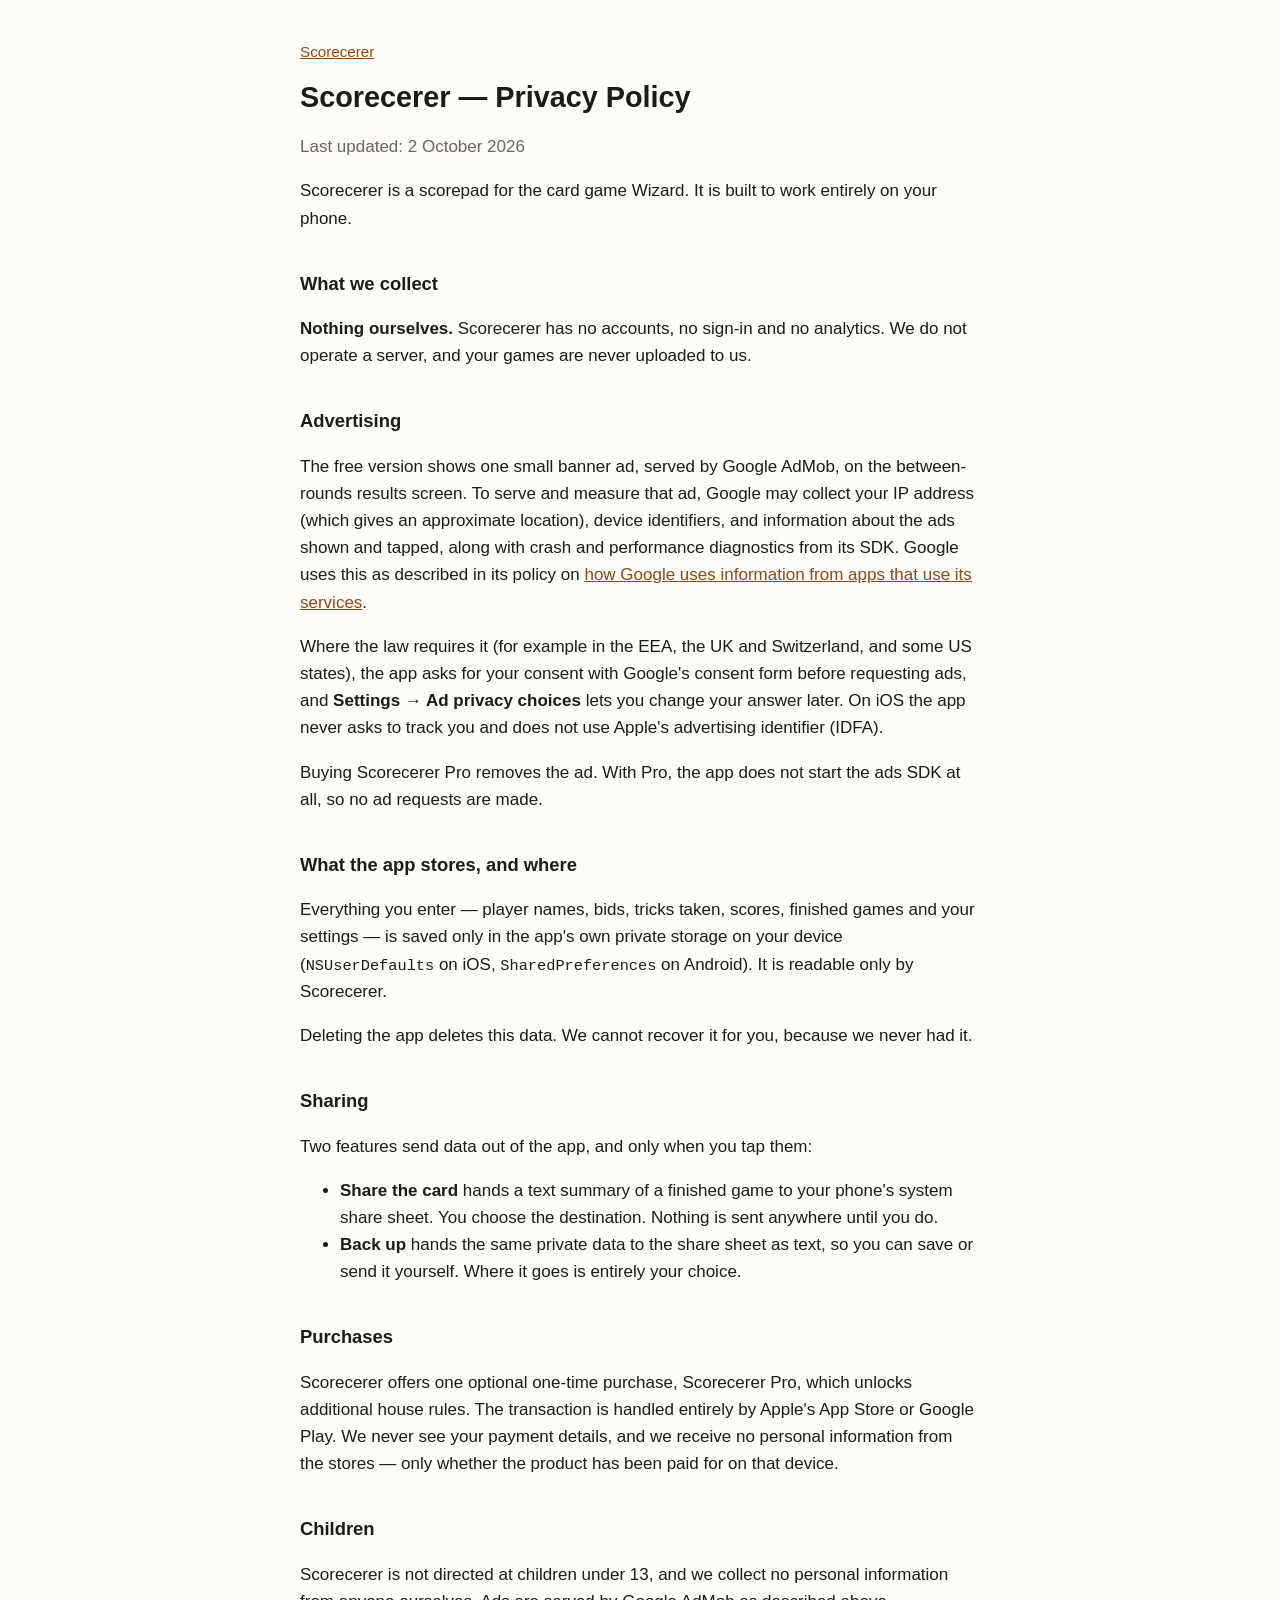
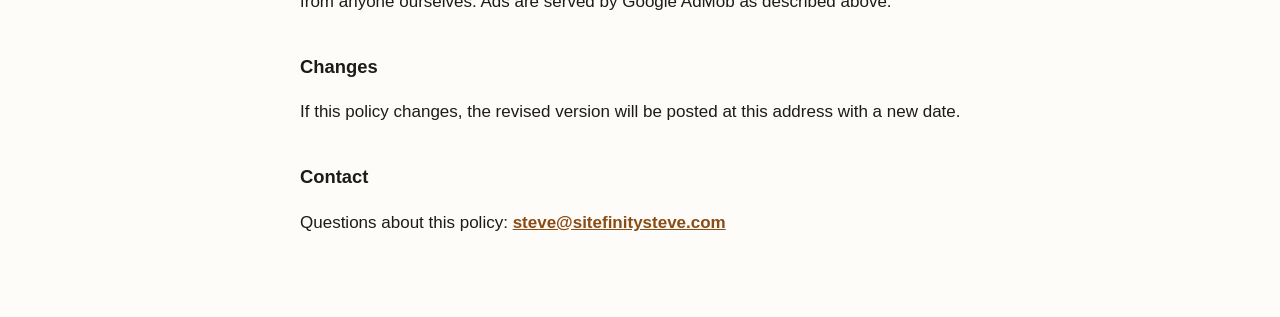
==== scorecerer/privacy/index.html @ ac8507ef "Scorecerer privacy policy and app-ads.txt" ====
<!doctype html>
<html lang="en">
<head>
<meta charset="utf-8">
<meta name="viewport" content="width=device-width, initial-scale=1">
<title>Scorecerer Privacy Policy</title>
<meta name="description" content="Privacy policy for Scorecerer, a scorepad for the card game Wizard.">
<link rel="stylesheet" href="../../style.css">
</head>
<body>
<main>
<p class="crumb"><a href="../">Scorecerer</a></p>
<h1>Scorecerer — Privacy Policy</h1>
<p class="muted">Last updated: 2 October 2026</p>

<p>Scorecerer is a scorepad for the card game Wizard. It is built to work entirely on your phone.</p>

<h2>What we collect</h2>
<p><strong>Nothing ourselves.</strong> Scorecerer has no accounts, no sign-in and no analytics. We do not operate a
server, and your games are never uploaded to us.</p>

<h2>Advertising</h2>
<p>The free version shows one small banner ad, served by Google AdMob, on the between-rounds results
screen. To serve and measure that ad, Google may collect your IP address (which gives an approximate
location), device identifiers, and information about the ads shown and tapped, along with crash and
performance diagnostics from its SDK. Google uses this as described in its policy on
<a href="https://policies.google.com/technologies/partner-sites">how Google uses information from apps that use its services</a>.</p>
<p>Where the law requires it (for example in the EEA, the UK and Switzerland, and some US states), the
app asks for your consent with Google's consent form before requesting ads, and <strong>Settings → Ad
privacy choices</strong> lets you change your answer later. On iOS the app never asks to track you and does
not use Apple's advertising identifier (IDFA).</p>
<p>Buying Scorecerer Pro removes the ad. With Pro, the app does not start the ads SDK at all, so no
ad requests are made.</p>

<h2>What the app stores, and where</h2>
<p>Everything you enter — player names, bids, tricks taken, scores, finished games and your settings —
is saved only in the app's own private storage on your device (<code>NSUserDefaults</code> on iOS,
<code>SharedPreferences</code> on Android). It is readable only by Scorecerer.</p>
<p>Deleting the app deletes this data. We cannot recover it for you, because we never had it.</p>

<h2>Sharing</h2>
<p>Two features send data out of the app, and only when you tap them:</p>
<ul>
<li><strong>Share the card</strong> hands a text summary of a finished game to your phone's system share sheet.
You choose the destination. Nothing is sent anywhere until you do.</li>
<li><strong>Back up</strong> hands the same private data to the share sheet as text, so you can save or send it
yourself. Where it goes is entirely your choice.</li>
</ul>

<h2>Purchases</h2>
<p>Scorecerer offers one optional one-time purchase, Scorecerer Pro, which unlocks additional house
rules. The transaction is handled entirely by Apple's App Store or Google Play. We never see your
payment details, and we receive no personal information from the stores — only whether the product
has been paid for on that device.</p>

<h2>Children</h2>
<p>Scorecerer is not directed at children under 13, and we collect no personal information from
anyone ourselves. Ads are served by Google AdMob as described above.</p>

<h2>Changes</h2>
<p>If this policy changes, the revised version will be posted at this address with a new date.</p>

<h2>Contact</h2>
<p>Questions about this policy: <a href="mailto:steve@sitefinitysteve.com"><strong>steve@sitefinitysteve.com</strong></a></p>
</main>
</body>
</html>
---- style.css ----
:root { color-scheme: light dark; --bg: #fdfcf9; --fg: #1d1b18; --muted: #6b665e; --link: #8a4b14; }
@media (prefers-color-scheme: dark) { :root { --bg: #161513; --fg: #ece8e1; --muted: #a39d93; --link: #f0a868; } }
body { margin: 0; background: var(--bg); color: var(--fg); font: 17px/1.6 -apple-system, BlinkMacSystemFont, "Segoe UI", Roboto, sans-serif; }
main { max-width: 680px; margin: 0 auto; padding: 40px 16px 64px; }
h1 { font-size: 1.8rem; line-height: 1.25; margin: 0 0 4px; }
h2 { font-size: 1.15rem; margin: 2em 0 0.4em; }
a { color: var(--link); }
code { font-size: 0.9em; }
.muted, .crumb { color: var(--muted); }
.crumb { margin: 0 0 16px; font-size: 0.95rem; }
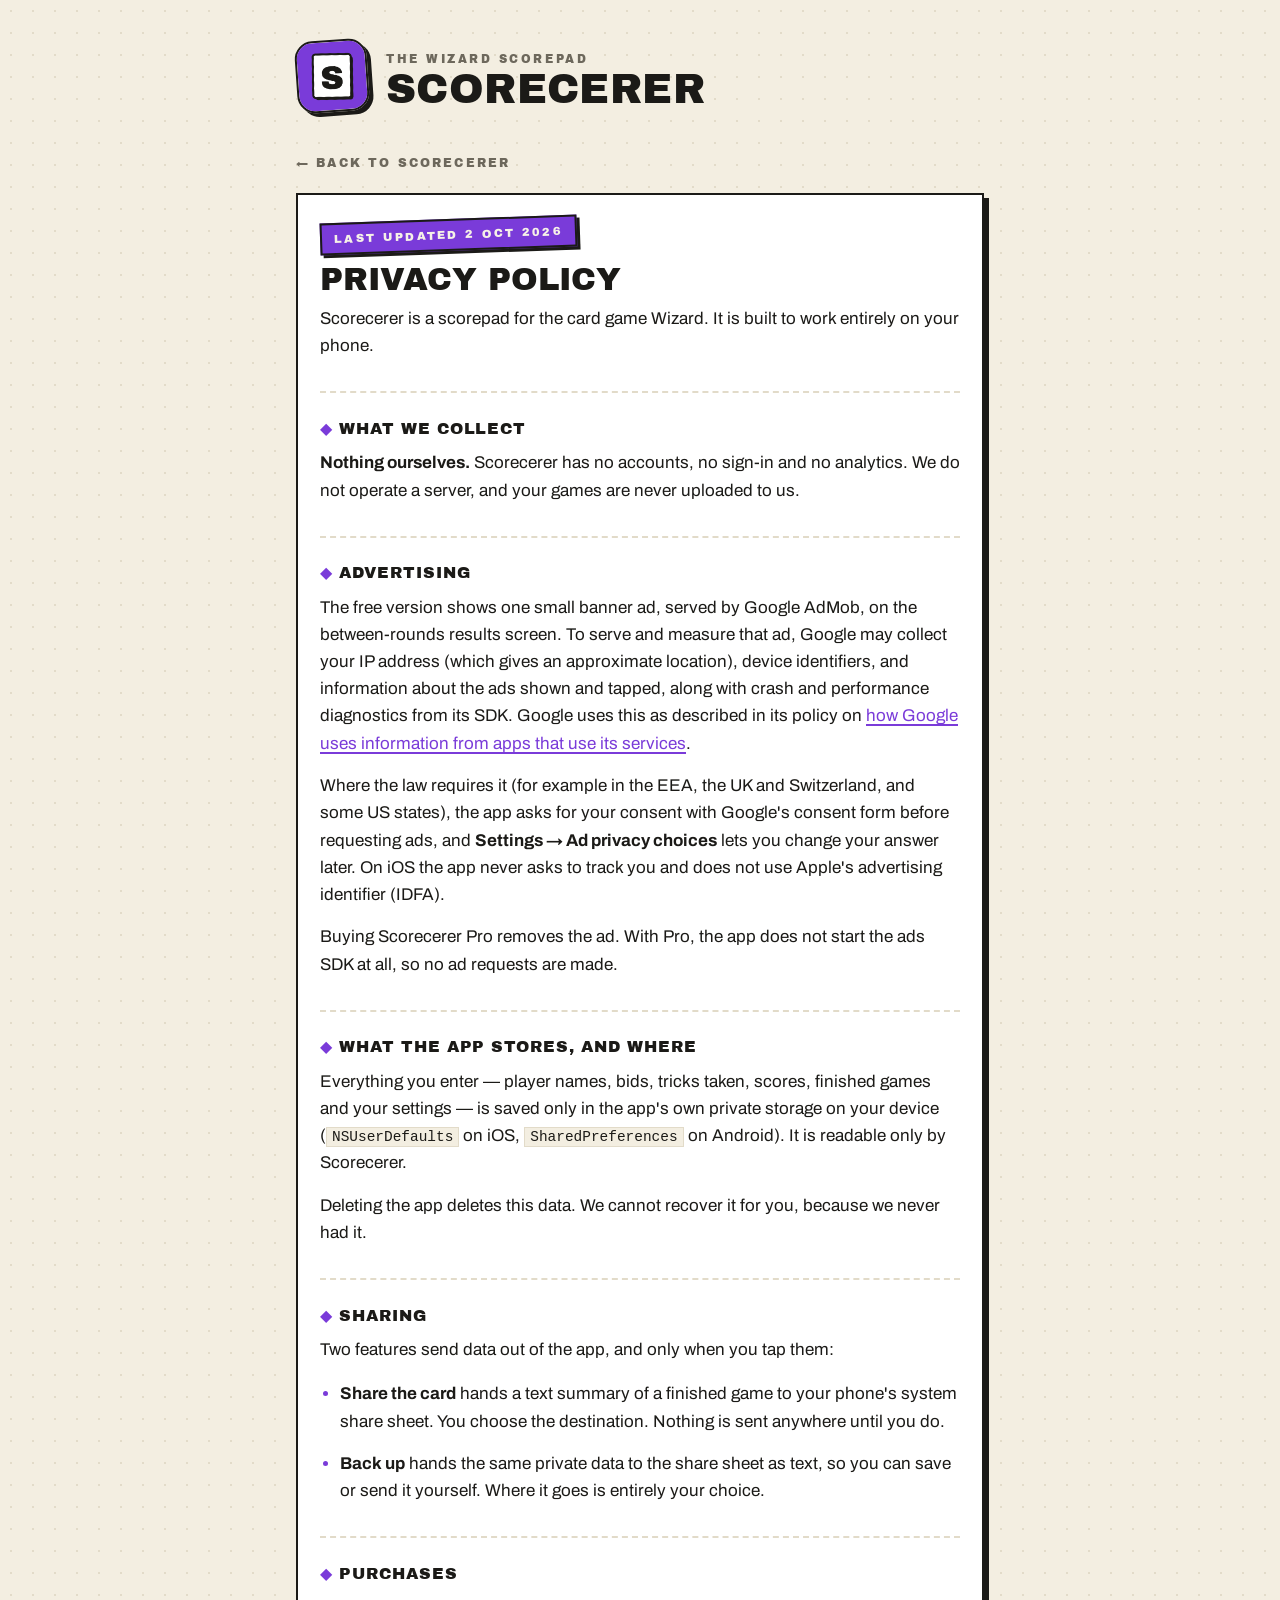
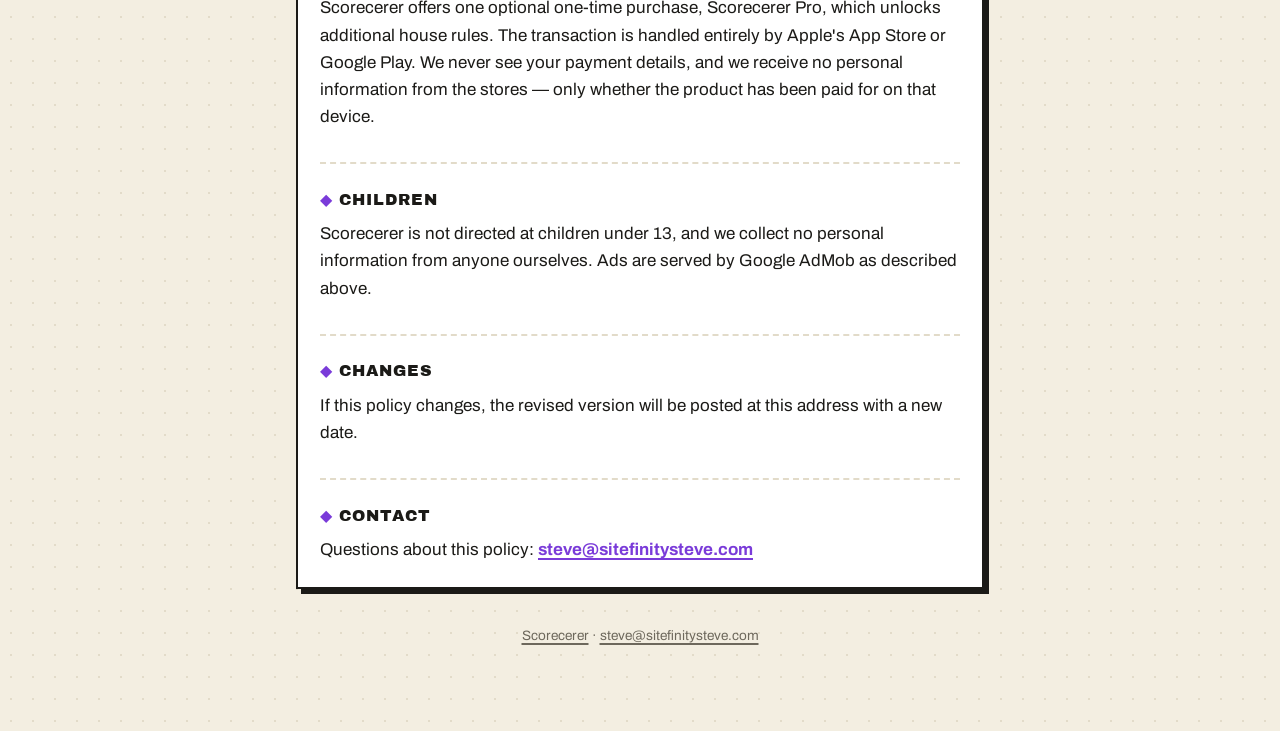
==== commit cc2c3278: "Scorecerer pages: app branding (Archivo type, paper/ink/violet cards, app icon)" ====
--- a/scorecerer/privacy/index.html
+++ b/scorecerer/privacy/index.html
@@ -5,13 +5,29 @@
 <meta name="viewport" content="width=device-width, initial-scale=1">
 <title>Scorecerer Privacy Policy</title>
 <meta name="description" content="Privacy policy for Scorecerer, a scorepad for the card game Wizard.">
-<link rel="stylesheet" href="../../style.css">
+<meta name="theme-color" content="#7a3bd9">
+<link rel="icon" type="image/png" href="../icon-180.png">
+<link rel="apple-touch-icon" href="../icon-180.png">
+<link rel="preconnect" href="https://fonts.googleapis.com">
+<link rel="preconnect" href="https://fonts.gstatic.com" crossorigin>
+<link rel="stylesheet" href="https://fonts.googleapis.com/css2?family=Archivo:wght@400;700&family=Archivo+Black&display=swap">
+<link rel="stylesheet" href="../scorecerer.css">
 </head>
 <body>
 <main>
-<p class="crumb"><a href="../">Scorecerer</a></p>
-<h1>Scorecerer — Privacy Policy</h1>
-<p class="muted">Last updated: 2 October 2026</p>
+<header class="brand">
+  <a href="../"><img src="../icon-512.png" alt="Scorecerer home" width="72" height="72"></a>
+  <div>
+    <p class="kicker">The Wizard scorepad</p>
+    <p class="name"><a href="../">Scorecerer</a></p>
+  </div>
+</header>
+
+<p class="crumb"><a href="../">&larr; Back to Scorecerer</a></p>
+
+<article class="card">
+<span class="stamp">Last updated 2 Oct 2026</span>
+<h1>Privacy Policy</h1>
 
 <p>Scorecerer is a scorepad for the card game Wizard. It is built to work entirely on your phone.</p>
 
@@ -62,6 +78,11 @@
 
 <h2>Contact</h2>
 <p>Questions about this policy: <a href="mailto:steve@sitefinitysteve.com"><strong>steve@sitefinitysteve.com</strong></a></p>
+</article>
+
+<footer>
+  <p><a href="../">Scorecerer</a> · <a href="mailto:steve@sitefinitysteve.com">steve@sitefinitysteve.com</a></p>
+</footer>
 </main>
 </body>
 </html>
--- a/scorecerer/scorecerer.css
+++ b/scorecerer/scorecerer.css
@@ -0,0 +1,178 @@
+/* Scorecerer pages. Palette and type mirror the app (app/app.css in the scorecerer repo). */
+:root {
+  color-scheme: light dark;
+  --ink: #1b1a17;
+  --paper: #f3eee1;
+  --card: #ffffff;
+  --line: #e2dbc9;
+  --sub: #6d685c;
+  --faint: #b5ae9d;
+  --onacc: #f6f1e7;
+  --acc: #7a3bd9;
+  --shadow: #1b1a17;
+}
+@media (prefers-color-scheme: dark) {
+  :root {
+    --ink: #f0ead9;
+    --paper: #232019;
+    --card: #2e2a21;
+    --line: #3a352a;
+    --sub: #a89f8d;
+    --faint: #6f6857;
+    --acc: #9a63ec;
+    --shadow: #0e0d0b;
+  }
+}
+
+* { box-sizing: border-box; }
+html { -webkit-text-size-adjust: 100%; }
+body {
+  margin: 0;
+  background-color: var(--paper);
+  background-image: radial-gradient(var(--line) 1px, transparent 1px);
+  background-size: 22px 22px;
+  color: var(--ink);
+  font: 400 17px/1.6 Archivo, -apple-system, BlinkMacSystemFont, "Segoe UI", Roboto, sans-serif;
+}
+main { max-width: 720px; margin: 0 auto; padding: 40px 16px 72px; }
+
+.black, h1, h2, .kicker, .btn, .stamp, .crumb a {
+  font-family: "Archivo Black", Archivo, sans-serif;
+  font-weight: 400;
+}
+.kicker {
+  margin: 0;
+  font-size: 0.72rem;
+  letter-spacing: 0.22em;
+  text-transform: uppercase;
+  color: var(--sub);
+}
+
+/* Brand header */
+.brand { display: flex; align-items: center; gap: 18px; margin: 0 0 28px; }
+.brand img {
+  width: 72px; height: 72px;
+  border-radius: 18px;
+  border: 2.5px solid var(--ink);
+  box-shadow: 4px 4px 0 var(--shadow);
+  transform: rotate(-4deg);
+  flex: none;
+}
+.brand .name {
+  margin: 0;
+  font-family: "Archivo Black", Archivo, sans-serif;
+  font-size: clamp(1.9rem, 7vw, 2.6rem);
+  line-height: 1;
+  text-transform: uppercase;
+  letter-spacing: 0.01em;
+}
+.brand a { color: inherit; text-decoration: none; }
+
+/* Cards */
+.card {
+  background: var(--card);
+  border: 2.5px solid var(--ink);
+  box-shadow: 5px 5px 0 var(--shadow);
+  padding: 24px 22px;
+  margin: 0 0 22px;
+}
+.card > :first-child { margin-top: 0; }
+.card > :last-child { margin-bottom: 0; }
+
+h1 {
+  font-size: clamp(1.5rem, 5.5vw, 2rem);
+  line-height: 1.1;
+  text-transform: uppercase;
+  margin: 10px 0 8px;
+}
+h2 {
+  font-size: 1rem;
+  letter-spacing: 0.06em;
+  text-transform: uppercase;
+  margin: 2em 0 0.5em;
+  padding-top: 1.4em;
+  border-top: 2px dashed var(--line);
+}
+h2::before { content: "◆ "; color: var(--acc); }
+p, li { margin: 0 0 0.9em; }
+ul { padding-left: 1.2em; }
+li::marker { color: var(--acc); }
+strong { font-weight: 700; }
+a { color: var(--acc); text-underline-offset: 3px; text-decoration-thickness: 2px; }
+code {
+  font: 0.85em Menlo, ui-monospace, monospace;
+  background: var(--paper);
+  border: 1.5px solid var(--line);
+  padding: 1px 5px;
+}
+
+.stamp {
+  display: inline-block;
+  background: var(--acc);
+  color: var(--onacc);
+  border: 2.5px solid var(--ink);
+  box-shadow: 3px 3px 0 var(--shadow);
+  font-size: 0.72rem;
+  letter-spacing: 0.2em;
+  text-transform: uppercase;
+  padding: 5px 12px;
+  transform: rotate(-2deg);
+}
+
+.lede { font-size: 1.15rem; line-height: 1.5; margin: 0 0 1.2em; }
+
+/* Buttons */
+.actions { display: flex; flex-wrap: wrap; gap: 14px; margin-top: 8px; }
+.btn {
+  display: inline-block;
+  padding: 13px 20px;
+  border: 2.5px solid var(--ink);
+  box-shadow: 4px 4px 0 var(--shadow);
+  background: var(--card);
+  color: var(--ink);
+  font-size: 0.85rem;
+  letter-spacing: 0.08em;
+  text-transform: uppercase;
+  text-decoration: none;
+  transition: transform 120ms ease-out, box-shadow 120ms ease-out;
+}
+.btn.primary { background: var(--acc); color: var(--onacc); }
+.btn:hover { transform: translate(-1px, -1px); box-shadow: 5px 5px 0 var(--shadow); }
+.btn:active { transform: translate(3px, 3px); box-shadow: 1px 1px 0 var(--shadow); }
+
+.features { list-style: none; padding: 0; margin: 0; display: grid; gap: 12px; }
+.features li { margin: 0; padding-left: 28px; position: relative; }
+.features li::before {
+  content: ""; position: absolute; left: 0; top: 0.45em;
+  width: 12px; height: 12px;
+  background: var(--acc);
+  border: 2px solid var(--ink);
+  transform: rotate(45deg);
+}
+
+.crumb { margin: 0 0 18px; }
+.crumb a {
+  color: var(--sub);
+  font-size: 0.75rem;
+  letter-spacing: 0.18em;
+  text-transform: uppercase;
+  text-decoration: none;
+}
+.crumb a:hover { color: var(--ink); }
+
+footer {
+  margin-top: 36px;
+  text-align: center;
+  color: var(--sub);
+  font-size: 0.85rem;
+}
+footer a { color: var(--sub); }
+
+@media (max-width: 480px) {
+  main { padding-top: 28px; }
+  .card { padding: 20px 16px; box-shadow: 4px 4px 0 var(--shadow); }
+  .brand img { width: 60px; height: 60px; border-radius: 15px; }
+}
+@media (prefers-reduced-motion: reduce) {
+  .btn { transition: none; }
+}
